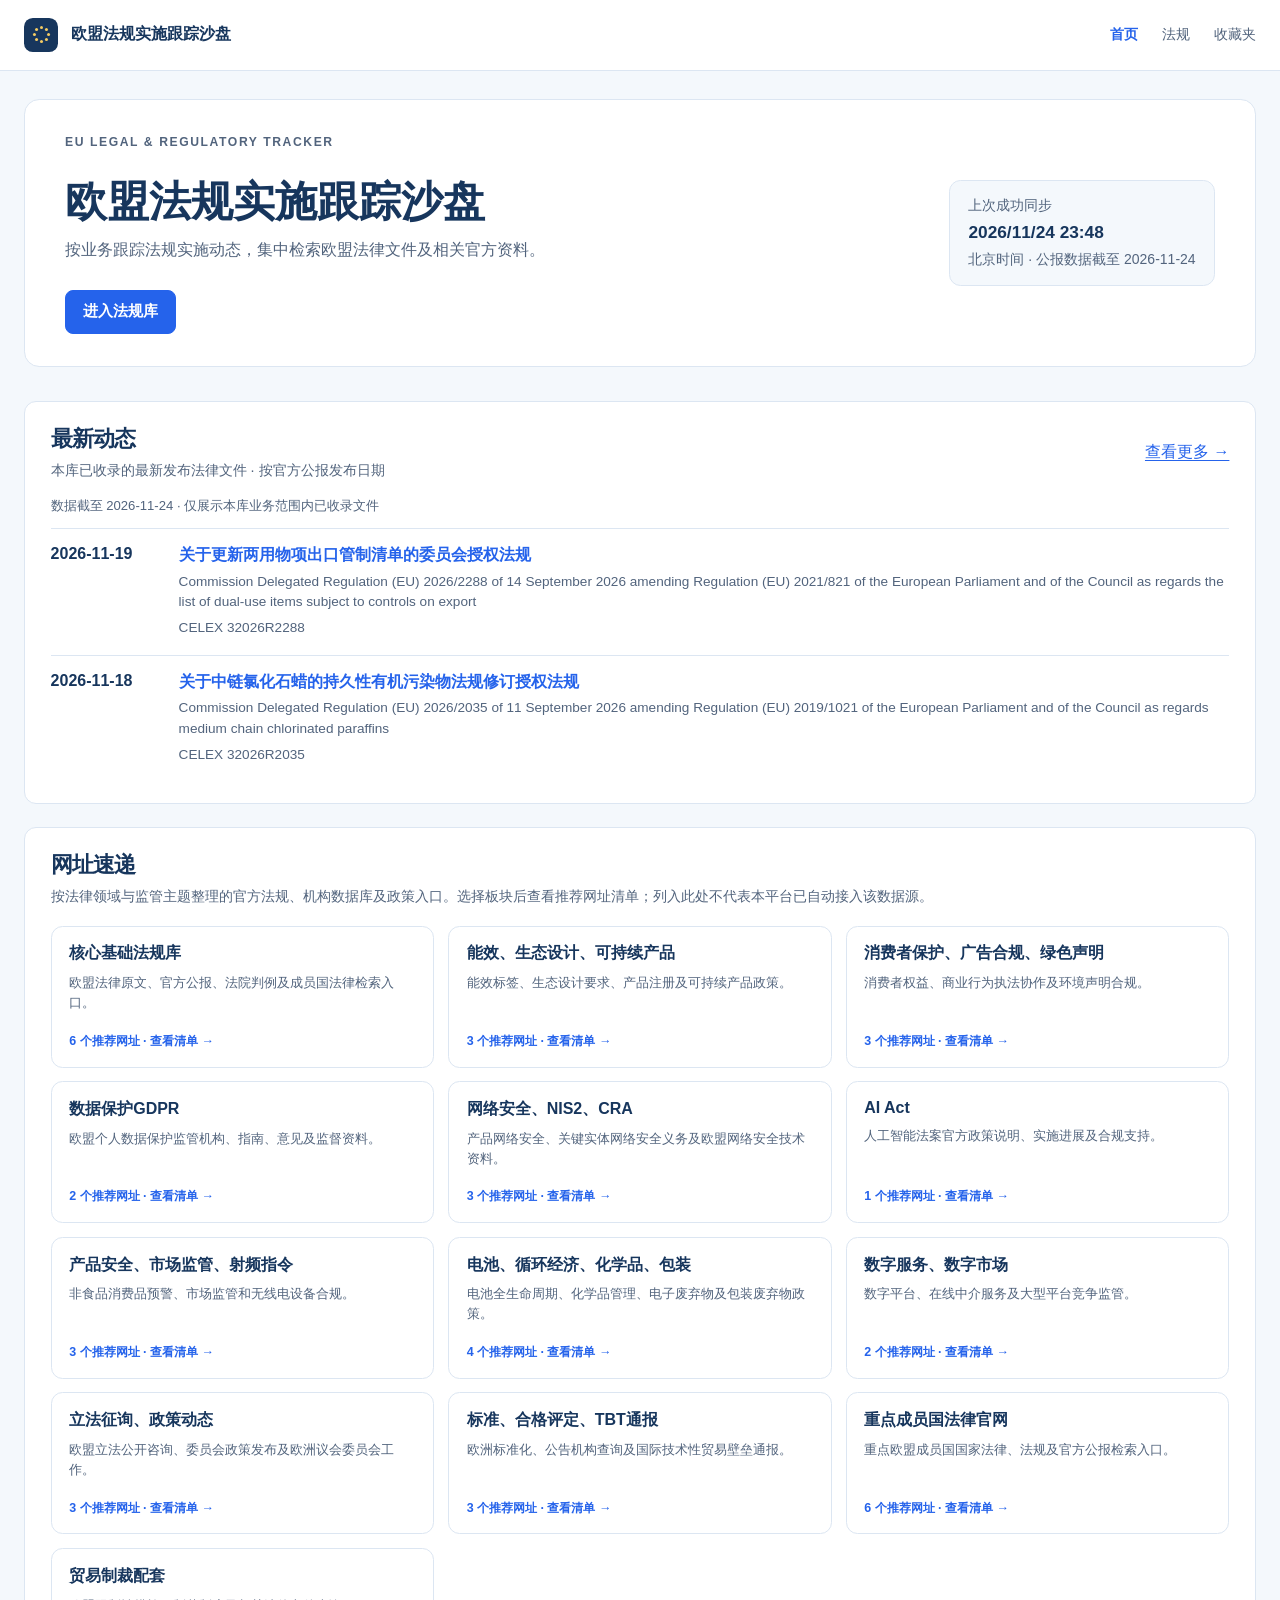
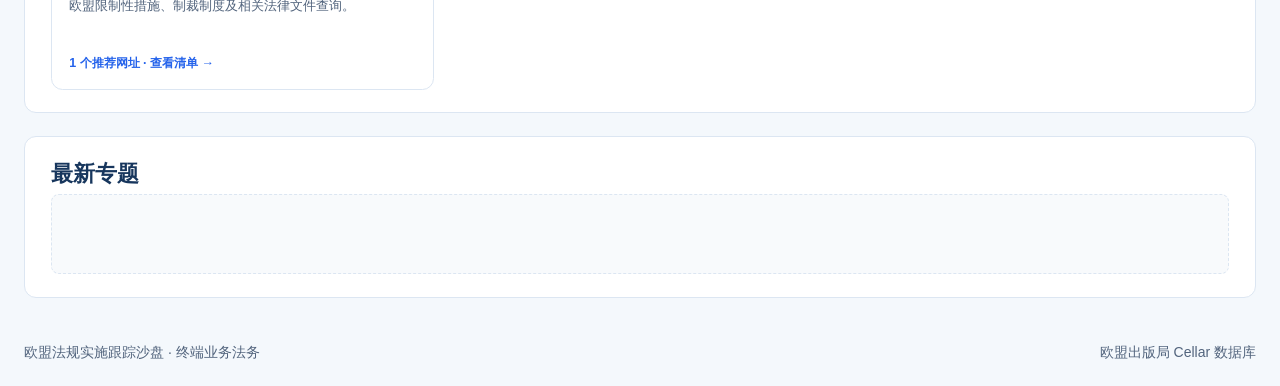
==== site/index.html @ a7eb3778 "调整现行状态筛选选项" ====
<!doctype html>
<html lang="zh-CN">
<head>
  <meta charset="utf-8">
  <meta name="viewport" content="width=device-width, initial-scale=1">
  <meta name="theme-color" content="#F4F8FC">
  <meta name="description" content="按业务部门检索欧盟法规，支持中文名称、官方名称、CELEX编号和关键词搜索。">
  <title>欧盟法规实施跟踪沙盘｜终端业务法务</title>
  <link rel="stylesheet" href="./styles.css">
  <script type="module" src="./app.js"></script>
</head>
<body>
  <a class="skip-link" href="#catalog">跳到法规检索</a>
  <header class="topbar">
    <div class="shell topbar-inner">
      <a class="brand" href="./" aria-label="欧盟法规实施跟踪沙盘首页"><span class="brand-icon" aria-hidden="true"><span></span></span><span>欧盟法规实施跟踪沙盘</span></a>
      <nav class="topbar-links" aria-label="网站导航">
        <a id="nav-home" href="#home" data-view="home">首页</a><a id="nav-laws" href="#laws" data-view="laws">法规</a><a id="nav-favorites" href="#favorites" data-view="favorites">收藏夹</a>
      </nav>
    </div>
  </header>
  <main class="shell">
    <section class="hero" aria-labelledby="page-title">
      
      <div class="hero-intro">
        <p class="eyebrow">EU LEGAL & REGULATORY TRACKER</p>
        <h1 id="page-title">欧盟法规实施跟踪沙盘</h1>
        <p>按业务跟踪法规实施动态，集中检索欧盟法律文件及相关官方资料。</p>
        <button class="primary-button" id="recent-button" type="button">进入法规库</button>
      </div>
      <div class="hero-status">
        <span class="sync-label">上次成功同步</span><time id="sync-time">正在读取</time>
        <span class="sync-note" id="sync-note">数据来源 EUR-Lex / Cellar</span>
      </div>
    </section>
    <div id="home-view" hidden><section class="home-panel" aria-labelledby="latest-title"><div class="section-head"><div><h2 id="latest-title">最新动态</h2><p>本库已收录的最新发布法律文件 · 按官方公报发布日期</p></div><a href="#laws" data-view="laws">查看更多 →</a></div><p id="home-update" class="home-meta" role="status">正在读取法规数据</p><div id="latest-list"></div></section><section class="home-panel" aria-labelledby="links-title">
        <div class="section-head"><div><h2 id="links-title">网址速递</h2><p>按法律领域与监管主题整理的官方法规、机构数据库及政策入口。选择板块后查看推荐网址清单；列入此处不代表本平台已自动接入该数据源。</p></div></div>
        <div id="source-category-grid" class="source-category-grid" aria-label="官方网址分类"></div>
        <section id="source-category-detail" class="source-category-detail" hidden aria-live="polite" aria-labelledby="source-detail-title">
          <button id="source-back" class="source-back" type="button">← 返回网址分类</button>
          <h3 id="source-detail-title"></h3>
          <p id="source-detail-description"></p>
          <ul id="source-recommendations" class="source-recommendations"></ul>
        </section>
      </section><section class="home-panel" aria-labelledby="topics-title"><h2 id="topics-title">最新专题</h2><div class="topic-placeholder"></div></section></div><section class="department-section" id="departments" hidden aria-labelledby="department-title">
      <div class="section-head"><div><h2 id="department-title">业务板块</h2><p>一部法规可以关联多个部门；部门关联用于检索导航，不代替具体适用性判断。</p></div></div>
      <div class="department-grid" id="department-grid"></div>
    </section>
    <section class="catalog" id="catalog" hidden aria-labelledby="catalog-title">
      <div class="section-head">
        <div><h2 id="catalog-title">高级检索</h2><p id="catalog-scope">现有目录覆盖范围以数据源说明为准</p></div>
        <a class="source-link" href="https://eur-lex.europa.eu/" target="_blank" rel="noopener">到 EUR-Lex 核对</a>
      </div>
      <div class="notice" id="notice" role="status" hidden></div><section id="favorites-panel" class="favorites-panel" hidden><p>个人收藏及备注仅保存于当前浏览器，不会共享给其他用户。</p><label>收藏文件夹 <select id="folder-select"><option value="">选择收藏文件夹</option></select></label><button type="button" id="new-folder" class="outline-button">新建文件夹</button></section>
      <form class="filters" id="filters" aria-label="法规筛选">
        <label class="search-box">
          <span class="sr-only">搜索法规中文名称、官方名称、编号或关键词</span><span class="search-icon" aria-hidden="true"></span>
          <input type="search" id="search" autocomplete="off" placeholder="输入法规名称、简称或编号，例如 AI Act、人工智能法案">
        </label>
        <details id="more-filters"><summary>更多检索条件</summary><div class="filter-fields">
<label><span>检索范围</span><select id="search-scope"><option value="metadata">目录元数据（默认）</option><option value="title">中英文名称</option><option value="english">官方英文名称</option><option value="chinese">中文译名</option></select></label>
<label><span>包含任一关键词（OR）</span><input id="any-terms" type="text"></label>
<label><span>精确短语</span><input id="exact-phrase" type="text"></label>
<label><span>排除关键词（NOT）</span><input id="exclude-terms" type="text"></label>
<label><span>中文法规名称</span><input id="zh-name" type="text"></label>
<label><span>官方英文名称</span><input id="en-name" type="text"></label>
<label><span>法规编号</span><input id="act-number" type="text" placeholder="2023/1669"></label>
<label><span>CELEX 编号</span><input id="celex-number" type="text"></label>
<label><span>制定机构（按标题识别）</span><select id="author"><option value="">选择制定机构</option><option value="parliament">欧洲议会与理事会</option><option value="commission">欧盟委员会</option><option value="council">欧盟理事会</option><option value="other">其他</option></select></label>
</div></details><button class="primary-button" type="submit">检索</button>
        <div class="filter-fields">
          <label><span>业务部门</span><select id="department"><option value="">选择业务部门</option></select></label>
          <label><span>法律领域部门</span><select id="cross-topic"><option value="">选择法律领域部门</option></select></label>
          <label><span>效力层级</span><select id="type"><option value="">选择效力层级</option><option value="R">Regulation（条例）</option><option value="L">Directive（指令）</option><option value="D">Decision（决定）</option><option value="delegated">授权法案</option><option value="implementing">实施法案</option><option value="guidance">官方指南（已收录）</option><option value="standards">协调标准引用 / 共同规范文件</option></select></label>
          <label><span>现行状态</span><select id="status"><option value="">选择现行状态</option><option value="pending">尚未生效</option><option value="inactive">已失效</option><option value="active_unknown">现行有效</option><option value="na">不适用</option></select></label>
        </div>
        <div class="filter-actions"><span class="filter-hint">各条件组合使用；检索标题与元数据，不含法规全文。</span><button class="text-button" id="clear-button" type="button">清除筛选</button></div>
      </form>
      <div class="results">
        <div class="results-head"><p id="result-count" aria-live="polite">正在载入法规数据</p><label class="sort-control"><span class="sr-only">排序方式</span><select id="sort"><option value="relevance" selected>业务相关度优先</option><option value="newest">发布日期从新到旧</option><option value="oldest">发布日期从旧到新</option></select></label></div>
        <div class="table-scroll"><table id="result-table" hidden><thead><tr>
          <th scope="col">收藏</th><th scope="col">文件类型</th><th scope="col">中文名称</th><th scope="col">官方英文名称及编号</th><th scope="col">生效日期</th><th scope="col">效力状态</th>
        </tr></thead><tbody id="result-rows"></tbody></table></div>
        <div class="empty" id="empty" hidden><h3 id="empty-title"></h3><p id="empty-detail"></p></div>
        <div class="pagination" id="pagination" aria-label="结果分页" hidden><span id="page-count"></span><div><button class="outline-button" id="previous" type="button">上一页</button><button class="outline-button" id="next" type="button">下一页</button></div></div>
      </div>
    </section>
    <section class="coverage-note" id="coverage-note" aria-label="数据范围说明">
      <strong>数据范围说明</strong>
      <p>本库自动同步 CELLAR 法律文件、部分软法及 C 系列资料。中文不是欧盟官方语言，中文参考译名（含机器翻译）不具有官方法律效力；实施状态按已取得的适用日期判断，指令成员国转化及个别条款仍须核对；请以 EUR-Lex 官方语言文本为准。协调标准引用文件与标准全文不同。指南和标准库尚未完整接入；不自动同步法院判例。</p>
    </section>
    <section class="official-sources" id="official-sources" hidden aria-labelledby="sources-title">
      <div class="section-head"><div><h2 id="sources-title">其他官方资料入口</h2><p>软法、判例、委员会文件及技术标准分开核验；下列链接为官方检索入口，并不代表已全部自动收录。</p></div></div>
      <div class="source-grid" id="source-grid"></div>
    </section>
  <dialog id="record-dialog"><form method="dialog"><button class="outline-button" value="close">关闭</button></form><h2 id="record-name"></h2><p id="record-en"></p><p id="record-depts"></p><label>收藏文件夹 <select id="record-folder"></select></label><label>个人备注<textarea id="record-note" rows="5"></textarea></label><button id="save-note" type="button" class="primary-button">保存收藏及备注</button><p>备注仅当前浏览器可见。</p></dialog></main>
  <footer class="footer shell"><span>欧盟法规实施跟踪沙盘 · 终端业务法务</span><a href="https://op.europa.eu/en/web/cellar" target="_blank" rel="noopener">欧盟出版局 Cellar 数据库</a></footer>
  <noscript>启用 JavaScript 后即可搜索和筛选法规。</noscript>
</body></html>
---- site/styles.css ----
:root {
  color-scheme: light;
  font-family: -apple-system, BlinkMacSystemFont, "Inter", "PingFang SC", "Microsoft YaHei", sans-serif;
  color: #16263e;
  background: #f4f6fa;
  --navy: #0e274d;
  --ink: #16263e;
  --muted: #52647d;
  --line: #dce4ee;
  --blue: #184b98;
  --gold: #f5cc63;
}

* { box-sizing: border-box; }
[hidden] { display: none !important; }
body { margin: 0; min-width: 320px; font-size: 1rem; }
button, input, select { font: inherit; }
button { cursor: pointer; }
button:disabled { cursor: default; }
a { color: var(--blue); text-underline-offset: .19em; }
a:hover { text-decoration: underline; }
:focus-visible { outline: 3px solid #2474dc; outline-offset: 3px; }
.sr-only, .skip-link:not(:focus) {
  position: absolute;
  width: 1px;
  height: 1px;
  padding: 0;
  overflow: hidden;
  clip: rect(0, 0, 0, 0);
  white-space: nowrap;
}
.skip-link:focus { position: absolute; z-index: 5; padding: .8rem; background: white; }
.shell { width: min(100% - 3rem, 76rem); margin-inline: auto; }

.topbar { background: #fff; border-bottom: 1px solid var(--line); }
.topbar-inner, .section-head, .results-head, .filter-actions, .pagination, .footer {
  display: flex;
  justify-content: space-between;
  align-items: center;
  gap: 1rem;
}
.topbar-inner { min-height: 4.35rem; }
.brand, .topbar-links { display: flex; align-items: center; gap: .8rem; }
.brand { color: var(--navy); text-decoration: none; font-weight: 750; white-space: nowrap; }
.brand-icon {
  width: 2.15rem;
  height: 2.15rem;
  border-radius: .55rem;
  background: var(--navy);
  display: grid;
  place-items: center;
}
.brand-icon span {
  display: block;
  width: .18rem;
  height: .18rem;
  border-radius: 100%;
  transform: translateY(-.44rem);
  color: var(--gold);
  background: currentColor;
  box-shadow: .000rem .88rem, .44rem .44rem, -.44rem .44rem,
              .31rem .13rem, -.31rem .13rem, .31rem .75rem, -.31rem .75rem;
}
.topbar-links { gap: 1.5rem; }
.topbar-links a, .footer a { font-size: .875rem; color: var(--muted); text-decoration: none; }
.topbar-links a:hover, .footer a:hover { text-decoration: underline; }

.hero {
  position: relative;
  isolation: isolate;
  overflow: hidden;
  display: flex;
  align-items: flex-end;
  justify-content: space-between;
  gap: 2rem;
  margin: 1.75rem 0 2.1rem;
  padding: 2.75rem 3rem;
  border-radius: .95rem;
  color: #fff;
  background: linear-gradient(110deg, #0d2345 7%, #12315b 68%, #193b64 100%);
}
.hero-orbit {
  position: absolute;
  z-index: -1;
  right: 1.5rem;
  top: -8rem;
  width: 26rem;
  height: 26rem;
  border-radius: 50%;
  border: 1px solid #759ac84a;
  box-shadow: 0 0 0 1.75rem #719bd518, 0 0 0 4rem #719bd515, 0 0 0 6.7rem #719bd50b;
}
.hero-orbit::after {
  content: "";
  position: absolute;
  width: .38rem;
  height: .38rem;
  top: 9rem;
  left: .38rem;
  border-radius: 50%;
  color: var(--gold);
  background: currentColor;
  box-shadow: 1.15rem -2.55rem, .02rem 6.85rem, 1.14rem 9.4rem;
}
.hero h1 {
  font-size: clamp(2.25rem, 4vw, 3.5rem);
  letter-spacing: -.065em;
  margin: 0 0 .7rem;
  line-height: 1.13;
}
.hero p { color: #d9e6f8; margin: 0 0 1.65rem; line-height: 1.65; }
.primary-button {
  background: var(--gold);
  color: #182b45;
  border: 1px solid var(--gold);
  border-radius: .5rem;
  padding: .67rem 1.05rem;
  font-size: .95rem;
  font-weight: 750;
}
.primary-button:hover { background: #ffe197; }
.primary-button:disabled { opacity: .72; }
.hero-status {
  display: flex;
  flex-direction: column;
  gap: .45rem;
  min-width: 13.65rem;
  padding: 1rem 1.15rem;
  border: 1px solid #a3bbda4d;
  background: #10284bcf;
  border-radius: .72rem;
}
.sync-label, .sync-note { color: #d4e1f4; font-size: .875rem; }
.hero-status time { font-size: 1.08rem; font-weight: 720; font-variant-numeric: tabular-nums; }
.catalog { scroll-margin-top: 1rem; }
.section-head { margin-bottom: 1rem; }
.section-head h2 { font-size: 1.6rem; letter-spacing: -.04em; margin: 0 0 .32rem; }
.section-head p { color: var(--muted); font-size: .9rem; margin: 0; line-height: 1.5; }
.source-link { flex-shrink: 0; font-weight: 650; font-size: .875rem; }
.notice { padding: .8rem 1rem; margin-bottom: .9rem; background: #fef6df; color: #6a4a0a; border: 1px solid #eaddae; border-radius: .55rem; line-height: 1.45; }

.filters, .results { background: #fff; border: 1px solid var(--line); border-radius: .75rem; }
.filters { padding: 1.05rem 1.15rem .85rem; margin-bottom: 1.05rem; }
.search-box { display: grid; grid-template-columns: 1.2rem 1fr; align-items: center; position: relative; }
.search-icon { border: 2px solid #506784; display: block; width: .84rem; height: .84rem; position: absolute; left: .95rem; top: .9rem; border-radius: 50%; pointer-events: none; }
.search-icon::after { content: ""; width: .38rem; height: 2px; background: #506784; transform: rotate(45deg); position: absolute; top: .65rem; left: .57rem; }
.search-box input { grid-column: 1 / -1; padding-left: 2.5rem; font-size: 1rem; }
input, select {
  width: 100%;
  min-width: 0;
  min-height: 2.6rem;
  padding: .56rem .7rem;
  border-radius: .45rem;
  border: 1px solid #cbd7e6;
  background-color: #fff;
  color: var(--ink);
}
input::placeholder { color: #5b6b82; opacity: 1; }
select {
  appearance: none;
  padding-right: 1.8rem;
  background-image: linear-gradient(45deg, transparent 50%, #52647d 50%), linear-gradient(135deg, #52647d 50%, transparent 50%);
  background-position: right 1.03rem center, right .72rem center;
  background-size: .33rem .33rem;
  background-repeat: no-repeat;
}
.filter-fields { display: grid; grid-template-columns: 1fr 1.35fr 1fr 1fr 1fr; gap: .7rem; margin: .95rem 0 .8rem; }
.filter-fields label { min-width: 0; display: grid; align-content: start; gap: .34rem; color: var(--muted); font-size: .875rem; }
.filter-fields label > span { font-weight: 650; }
.filter-fields :is(select, input), .sort-control select { font-size: .875rem; }
.quick-filters { display: flex; flex-wrap: wrap; gap: .45rem; }
.chip, .outline-button, .text-button {
  border: 1px solid #cdd8e6;
  background: white;
  color: var(--navy);
  border-radius: .45rem;
  padding: .36rem .67rem;
  font-size: .875rem;
}
.chip { border-radius: 1.5rem; color: var(--muted); }
.chip[aria-pressed="true"], .chip:hover, .outline-button:not(:disabled):hover { background: #e9f1ff; border-color: #a8bde0; color: var(--blue); }
.text-button { border-color: transparent; color: var(--blue); padding-inline: .2rem; white-space: nowrap; }
.text-button:hover { text-decoration: underline; }

.results { overflow: hidden; }
.results-head { padding: .72rem 1.15rem; }
.results-head p { margin: 0; color: var(--muted); font-size: .9rem; }
.sort-control select { min-height: 2.15rem; padding-block: .35rem; }
table { width: 100%; border-collapse: collapse; table-layout: fixed; text-align: left; }
th, td { padding: .86rem .85rem; vertical-align: top; }
th:first-child, td:first-child { padding-left: 1.15rem; width: 6.1rem; }
th:nth-child(3) { width: 12.75rem; }
th:nth-child(4) { width: 8.2rem; }
th:last-child, td:last-child { padding-right: 1.15rem; width: 7.25rem; }
th { background: #edf2f8; color: #405570; font-size: .875rem; font-weight: 700; }
td { border-bottom: 1px solid #e9edf4; line-height: 1.42; }
tr:last-child td { border-bottom: 0; }
tbody tr:hover { background: #f6f9fd; }
.act-title { display: block; overflow-wrap: anywhere; font-size: .96rem; color: #123a74; font-weight: 640; text-decoration: none; }
.celex, .pub-date, .topics, .unspecified { font-size: .875rem; color: var(--muted); }
.celex { display: block; margin-top: .31rem; font-variant-numeric: tabular-nums; }
.pub-date { white-space: nowrap; font-variant-numeric: tabular-nums; }
.tag { display: inline-block; border-radius: .35rem; padding: .16rem .42rem; font-size: .82rem; font-weight: 660; white-space: nowrap; background: #edf1f6; color: #425775; }
.type-R { background: #eaf1ff; color: #184b98; }
.type-L { background: #f0ecfa; color: #5c4395; }
.type-D { background: #ebf1f5; color: #355971; }
.status-active { background: #e7f4ed; color: #185d3a; }
.status-pending { background: #fff0d7; color: #734e0d; }
.empty { text-align: center; padding: 2.6rem 1.25rem; border-top: 1px solid var(--line); }
.empty h3 { margin: 0 0 .45rem; font-size: 1.05rem; }
.empty p { color: var(--muted); margin: 0; line-height: 1.6; }
.pagination { border-top: 1px solid var(--line); padding: .75rem 1.15rem; font-size: .875rem; color: var(--muted); }
.pagination div { display: flex; gap: .45rem; }
.outline-button:disabled { opacity: .46; }
.footer { color: var(--muted); padding-block: 1.5rem; font-size: .875rem; }

@media (max-width: 59rem) {
  .hero { padding: 2.1rem; }
  .filter-fields { grid-template-columns: repeat(3, minmax(0, 1fr)); }
  th:nth-child(3) { width: 8rem; }
}
@media (max-width: 43rem) {
  .shell { width: calc(100% - 1.5rem); }
  .topbar-inner { min-height: 3.7rem; }
  .topbar-links { gap: .75rem; white-space: nowrap; }
  .brand { gap: .5rem; }
  .brand-icon { width: 1.85rem; height: 1.85rem; }
  .hero { flex-direction: column; align-items: stretch; padding: 1.45rem; gap: 1.25rem; margin: 1rem 0 1.45rem; }
  .hero p { margin-bottom: 1.15rem; }
  .hero-status { width: fit-content; }
  .hero-orbit { top: -9.75rem; right: -13rem; }
  .section-head { align-items: baseline; gap: .4rem; }
  .section-head h2 { font-size: 1.35rem; }
  .section-head p { font-size: .81rem; }
  .filters, .results-head, .pagination { padding-inline: .75rem; }
  .filter-fields { grid-template-columns: repeat(2, minmax(0, 1fr)); }
  table, tbody { display: block; }
  thead { position: absolute; width: 1px; height: 1px; overflow: hidden; clip: rect(0, 0, 0, 0); }
  tbody tr { display: grid; grid-template-columns: auto 1fr auto; gap: .38rem .6rem; padding: .8rem .75rem; border-top: 1px solid var(--line); }
  tbody tr td:nth-child(n) { width: auto; border: 0; padding: 0; }
  td:nth-child(1) { grid-row: 1; grid-column: 1; }
  td:nth-child(2) { grid-row: 2; grid-column: 1 / -1; }
  td:nth-child(3) { grid-row: 3; grid-column: 1 / -1; }
  td:nth-child(4) { grid-row: 1; grid-column: 2; }
  td:nth-child(5) { grid-row: 1; grid-column: 3; }
}


/* Business taxonomy and bilingual catalogue */
.eyebrow { margin:0 0 .65rem; color:#b9d0f0; font-size:.76rem; font-weight:750; letter-spacing:.13em; }
.department-section { margin:2.5rem 0 3rem; }
.department-grid { display:grid; grid-template-columns:repeat(3,minmax(0,1fr)); gap:.8rem; margin-top:1.2rem; }
.department-card { display:flex; flex-direction:column; align-items:flex-start; gap:.35rem; min-height:86px; padding:1rem 1.1rem; border:1px solid var(--line); border-radius:14px; background:#fff; color:var(--ink); text-align:left; transition:border-color .15s,transform .15s,box-shadow .15s; }
.department-card:hover { border-color:#8baedb; transform:translateY(-2px); box-shadow:0 8px 24px #17365b12; }
.department-card strong { font-size:.98rem; }
.department-card span { color:var(--muted); font-size:.78rem; }
.crosscutting-wrap { margin-top:1.5rem; }
.crosscutting-wrap h3 { margin:0 0 .7rem; font-size:1rem; }
.crosscutting-list { display:flex; flex-wrap:wrap; gap:.55rem; }
.cross-chip { padding:.48rem .8rem; border:1px solid #cbd8e8; border-radius:999px; background:#eef3fa; color:#23466f; font-size:.82rem; }
.cross-chip:hover { border-color:#7e9fc9; background:#e3edf9; }
.filter-fields { grid-template-columns:repeat(auto-fit,minmax(170px,1fr)); }
.filter-hint { color:var(--muted); font-size:.82rem; align-self:center; }
.table-scroll { width:100%; overflow-x:auto; }
#result-table { min-width:1120px; }
#result-table th,#result-table td { vertical-align:top; }
.title-zh { min-width:190px; max-width:280px; font-weight:650; line-height:1.55; }
.title-en { min-width:300px; max-width:440px; line-height:1.5; }
.title-en .celex { display:block; margin-top:.28rem; white-space:normal; overflow-wrap:anywhere; font-variant-numeric:tabular-nums; }
.topics { min-width:150px; max-width:230px; white-space:normal; line-height:1.5; }
.coverage-note { margin:2rem 0 3rem; padding:1rem 1.2rem; border-left:3px solid #8baedb; background:#edf2f8; border-radius:0 10px 10px 0; color:#344b68; font-size:.88rem; line-height:1.65; }
.coverage-note p { margin:.4rem 0 0; }
@media (max-width:760px) {
  .department-grid { grid-template-columns:repeat(2,minmax(0,1fr)); }
  .department-card { min-height:78px; padding:.8rem; }
}
@media (max-width:440px) {
  .department-grid { grid-template-columns:1fr; }
}


/* Official related-material source directory */
.official-sources { margin:2.5rem 0 3rem; }
.source-grid { display:grid; grid-template-columns:repeat(auto-fit,minmax(240px,1fr)); gap:1rem; margin-top:1.1rem; }
.source-card { position:relative; display:flex; flex-direction:column; gap:.55rem; padding:1.1rem; border:1px solid var(--line); border-radius:14px; background:#fff; }
.source-card h3 { margin:0; font-size:1rem; }
.source-card>p { margin:0; color:var(--muted); font-size:.84rem; line-height:1.55; }
.source-card ul { display:grid; gap:.7rem; margin:.2rem 0 .5rem; padding-left:1.15rem; }
.source-card li { padding-left:.1rem; }
.source-card li a { color:#1e5791; font-weight:650; font-size:.9rem; }
.source-card li p { margin:.18rem 0 0; color:var(--muted); font-size:.8rem; line-height:1.5; }
.source-status { align-self:flex-start; margin-top:auto; padding:.25rem .55rem; border-radius:999px; background:#f1f3f6; color:#5d6878; font-size:.72rem; }


/* Distinguish binding acts from non-legislative and OJ C-series materials */
.tag.material-law { background:#e8f0fb; color:#244d7c; }
.tag.material-soft { background:#f1eafa; color:#68418b; }
.tag.material-ojc { background:#edf1f4; color:#4c5d6b; }

.source-card .source-coverage { padding:.55rem .65rem; border-radius:8px; background:#f5f7fa; color:#4d5d70; font-size:.76rem; }

.date-type { display:block; margin-top:.2rem; color:var(--muted); font-size:.7rem; }

.tag.material-case-law { background:#e9eef8; color:#354e83; }

.case-meta { display:block; margin-top:.2rem; color:var(--muted); font-size:.72rem; line-height:1.45; }

/* V3 enterprise palette and explicit table geometry */
:root{background:#F4F8FC;--navy:#17365D;--ink:#334155;--blue:#2563EB;--line:#DCE6F2}
.shell{width:min(calc(100% - 3rem),90rem)}
.hero{background:#fff;color:var(--navy);border:1px solid var(--line);padding:2rem 2.5rem;align-items:center}
.hero h1{font-size:clamp(1.8rem,3.3vw,2.8rem);letter-spacing:0}
.hero p,.hero .eyebrow,.sync-label,.sync-note{color:var(--muted)}
.hero-status{background:#F4F8FC;border:1px solid var(--line);color:var(--navy)}
.primary-button{background:var(--blue);border-color:var(--blue);color:white}
.primary-button:hover{background:#1d4ed8}
.department-card{text-decoration:none;position:relative;padding-right:2.4rem;border-radius:10px}
.department-card:after{content:"→";position:absolute;right:1rem;top:1rem;color:var(--blue)}
.department-card:hover{text-decoration:none;background:#f8fbff}
#more-filters{margin:.85rem 0;color:var(--navy)}
#more-filters summary{cursor:pointer;font-weight:650}
#result-table{min-width:0;table-layout:fixed;width:100%}
#result-table :is(th,td):nth-child(n){width:auto;min-width:0;max-width:none;white-space:normal;overflow-wrap:anywhere;word-break:normal}
#result-table :is(th,td):nth-child(1){width:6%;padding-inline:.65rem}
#result-table :is(th,td):nth-child(2){width:12%}
#result-table :is(th,td):nth-child(3){width:29%}
#result-table :is(th,td):nth-child(4){width:33%}
#result-table :is(th,td):nth-child(5){width:10%}
#result-table :is(th,td):nth-child(6){width:10%}
#result-table .tag{white-space:normal;overflow-wrap:anywhere;max-width:100%}
.record-detail{display:block;margin-top:.5rem;white-space:normal}
.favorite-star{border:0;background:transparent;color:#2563EB;font-size:1.5rem;line-height:1}
.status-not_applied{background:#e5efff;color:#1e40af}
.status-partial{background:#fff4cc;color:#854d0e}
.status-active_unknown{background:#e7f4ed;color:#185d3a}
.favorites-panel{background:white;border:1px solid var(--line);border-radius:10px;padding:1rem;margin-bottom:1rem}
.favorites-panel select{width:auto;max-width:100%}
#record-dialog{width:min(640px,calc(100% - 2rem));border:1px solid var(--line);border-radius:12px;padding:1.5rem;color:var(--ink);overflow-wrap:anywhere}
#record-dialog::backdrop{background:#17365d66}
#record-dialog label{display:block;margin:1rem 0}
#record-dialog textarea{width:100%;font:inherit;border:1px solid var(--line);padding:.75rem;border-radius:6px}
@media(max-width:760px){
.shell{width:calc(100% - 1.5rem)}
.topbar-inner{flex-wrap:wrap;padding:.8rem 0}
.topbar-links{flex-wrap:wrap;gap:.8rem;white-space:normal}
.brand{white-space:normal}
.hero{flex-direction:column;align-items:stretch;padding:1.3rem}
.hero-status{width:100%}
.filter-fields{grid-template-columns:repeat(2,minmax(0,1fr))}
#result-table,#result-table tbody{display:block;width:100%;min-width:0}
#result-table thead{position:absolute;width:1px;height:1px;overflow:hidden;clip:rect(0,0,0,0)}
#result-table tbody tr{display:grid;grid-template-columns:2rem minmax(0,1fr) minmax(0,1fr);gap:.6rem;padding:1rem}
#result-table tbody tr td:nth-child(n){width:auto;min-width:0;max-width:none;padding:0;border:0;grid-row:auto;grid-column:auto}
#result-table tbody tr td:nth-child(1){grid-row:1;grid-column:1}
#result-table tbody tr td:nth-child(2){grid-row:1;grid-column:2}
#result-table tbody tr td:nth-child(6){grid-row:1;grid-column:3}
#result-table tbody tr td:nth-child(3){grid-row:2;grid-column:1/-1}
#result-table tbody tr td:nth-child(4){grid-row:3;grid-column:1/-1}
#result-table tbody tr td:nth-child(5){grid-row:4;grid-column:1/-1}
#result-table tbody tr td:nth-child(5):before{content:"生效日期：";color:var(--muted)}
}

/* Homepage briefing */
.topbar-links a[aria-current=page]{color:var(--blue);font-weight:750}
.home-panel{padding:1.4rem 1.6rem;background:white;border:1px solid var(--line);border-radius:12px;margin:1rem 0 1.4rem}
.home-panel h2{font-size:1.35rem;color:var(--navy);margin:0 0 .4rem}
.home-meta{font-size:.82rem;color:var(--muted)}
.latest-item{display:grid;grid-template-columns:7rem minmax(0,1fr);gap:1rem;padding:1rem 0;border-top:1px solid var(--line);overflow-wrap:anywhere}
.latest-item time{font-weight:700;color:var(--navy);font-variant-numeric:tabular-nums}
.latest-item a{font-weight:700;text-decoration:none}.latest-item a:hover{text-decoration:underline}
.latest-item p,.latest-item small{color:var(--muted);font-size:.85rem;line-height:1.5;margin:.35rem 0}
.home-links{display:grid;grid-template-columns:repeat(3,minmax(0,1fr));gap:.8rem}
.home-links a{display:block;padding:1rem;border:1px solid var(--line);border-radius:8px;font-weight:650;text-decoration:none;overflow-wrap:anywhere}
.home-links a:hover{background:#F4F8FC}.home-links small{display:block;color:var(--muted);font-weight:400;margin-top:.4rem}
.topic-placeholder{min-height:5rem;border:1px dashed var(--line);border-radius:8px;background:#F8FAFC}
@media(max-width:760px){.home-panel{padding:1rem}.home-links{grid-template-columns:repeat(2,minmax(0,1fr))}.latest-item{grid-template-columns:1fr;gap:.4rem}}

/* Homepage official source directory */
.source-link-group + .source-link-group{margin-top:1.25rem}
.source-link-group h3{margin:0 0 .7rem;color:var(--navy);font-size:.98rem;font-weight:700}

/* Homepage official source directory: category cards and drill-down list */
.source-category-grid { display:grid; grid-template-columns:repeat(3,minmax(0,1fr)); gap:.85rem; margin-top:1.15rem; }
.source-category-card { display:flex; flex-direction:column; align-items:flex-start; gap:.55rem; min-height:142px; padding:1.05rem 1.1rem; border:1px solid var(--line); border-radius:.72rem; background:#fff; color:var(--ink); text-align:left; transition:border-color .15s,transform .15s,box-shadow .15s; }
.source-category-card:hover { border-color:#8baedb; transform:translateY(-2px); box-shadow:0 8px 24px #17365b12; }
.source-category-card strong { color:var(--navy); font-size:1rem; }
.source-category-card span { color:var(--muted); font-size:.84rem; line-height:1.5; }
.source-category-card small { margin-top:auto; color:var(--blue); font-size:.78rem; font-weight:700; }
.source-category-detail { padding:1.15rem 1.25rem; border:1px solid var(--line); border-radius:.75rem; background:#fff; }
.source-back { border:0; background:transparent; color:var(--blue); padding:.2rem 0 .7rem; font-weight:700; cursor:pointer; }
.source-category-detail h3 { margin:.25rem 0 .35rem; color:var(--navy); font-size:1.2rem; }
.source-category-detail > p { margin:0 0 1rem; color:var(--muted); font-size:.88rem; line-height:1.55; }
.source-recommendations { display:grid; grid-template-columns:repeat(2,minmax(0,1fr)); gap:.7rem; padding:0; margin:0; list-style:none; }
.source-recommendation { padding:.85rem .95rem; border:1px solid #e2e9f2; border-radius:.55rem; background:#f9fbfe; min-width:0; }
.source-recommendation-head { display:flex; flex-direction:column; align-items:flex-start; gap:.25rem; }
.source-recommendation-head a { font-weight:700; overflow-wrap:anywhere; }
.source-owner { color:#718096; font-size:.74rem; }
.source-recommendation p { margin:.45rem 0 0; color:var(--muted); font-size:.82rem; line-height:1.5; }
@media (max-width:59rem) { .source-category-grid { grid-template-columns:repeat(2,minmax(0,1fr)); } }
@media (max-width:43rem) { .source-category-grid,.source-recommendations { grid-template-columns:1fr; } .source-category-card { min-height:120px; } }
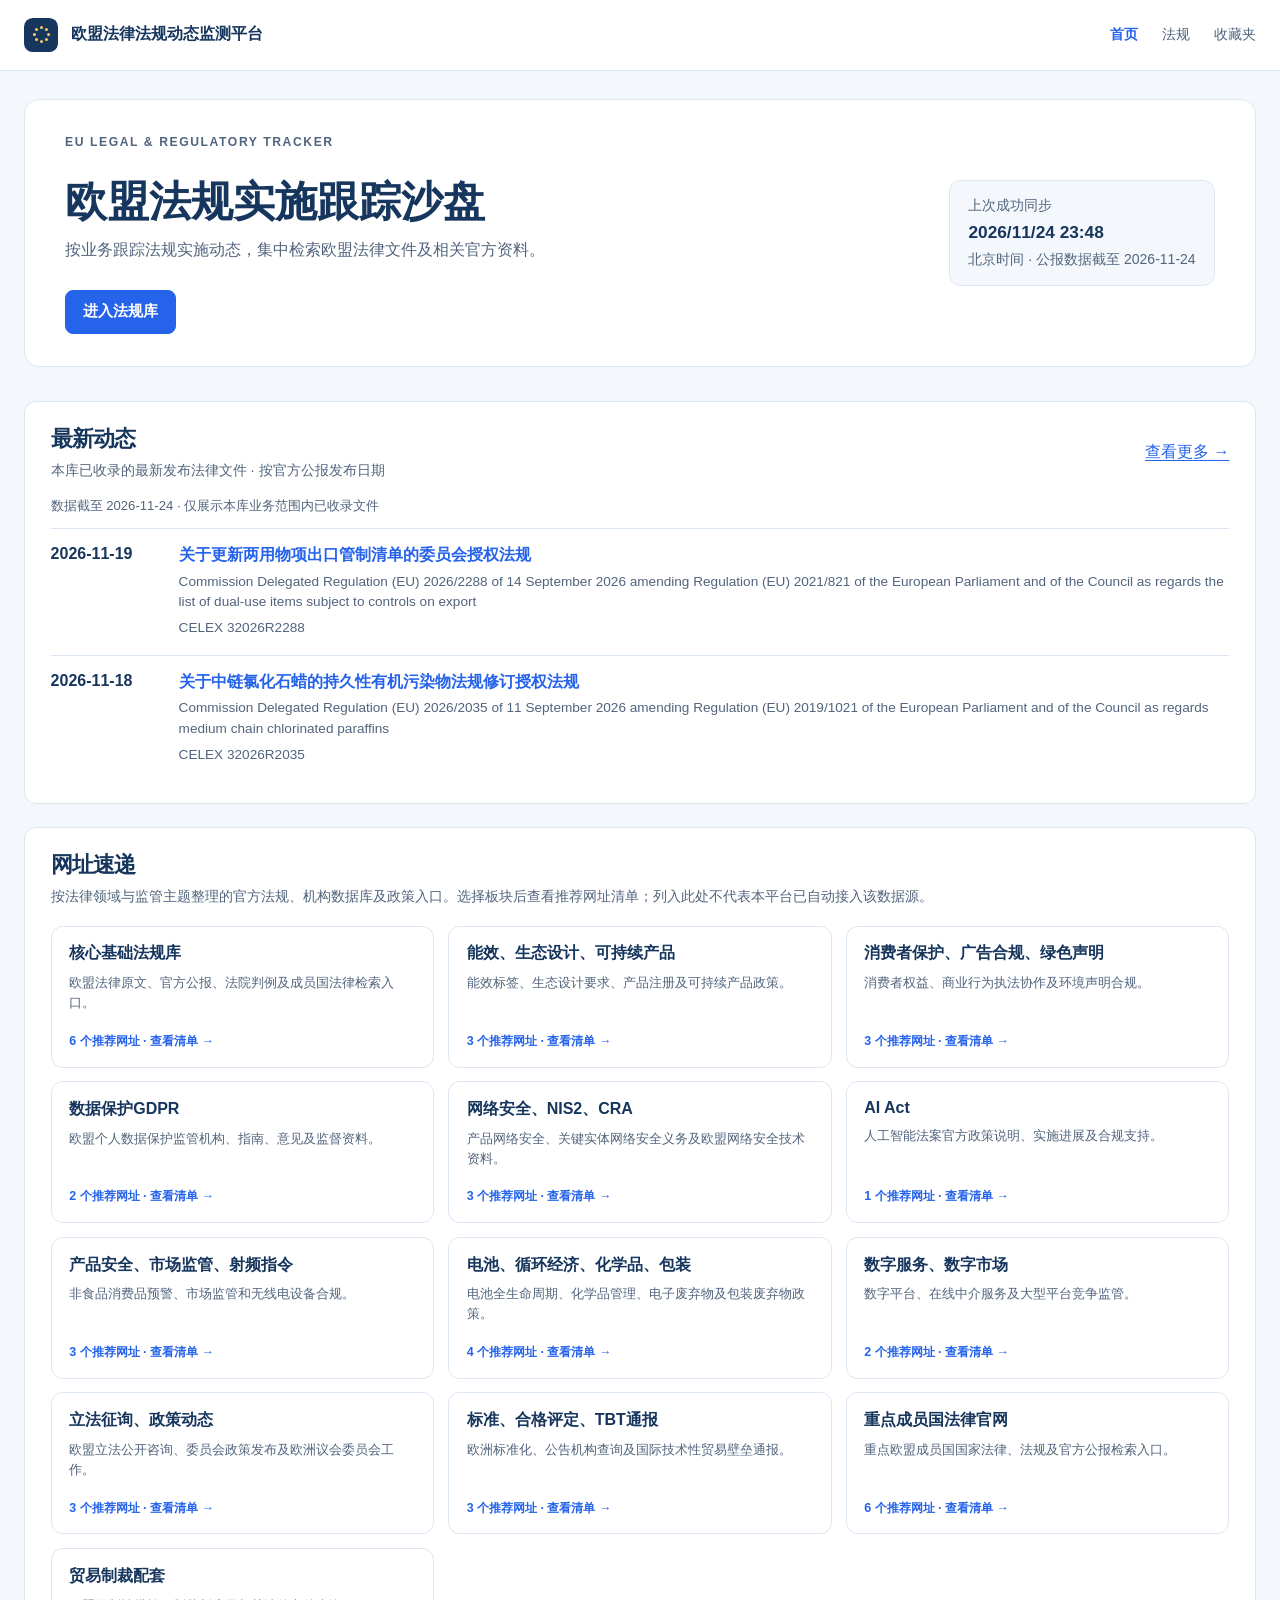
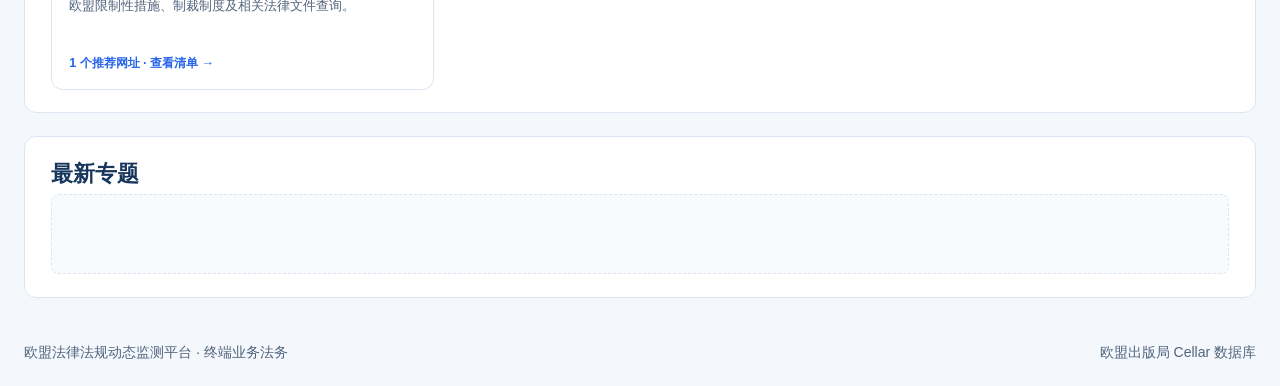
==== commit 340953b9: "Rename site to EU legal monitoring platform" ====
--- a/site/index.html
+++ b/site/index.html
@@ -5,7 +5,7 @@
   <meta name="viewport" content="width=device-width, initial-scale=1">
   <meta name="theme-color" content="#F4F8FC">
   <meta name="description" content="按业务部门检索欧盟法规，支持中文名称、官方名称、CELEX编号和关键词搜索。">
-  <title>欧盟法规实施跟踪沙盘｜终端业务法务</title>
+  <title>欧盟法律法规动态监测平台｜终端业务法务</title>
   <link rel="stylesheet" href="./styles.css">
   <script type="module" src="./app.js"></script>
 </head>
@@ -13,7 +13,7 @@
   <a class="skip-link" href="#catalog">跳到法规检索</a>
   <header class="topbar">
     <div class="shell topbar-inner">
-      <a class="brand" href="./" aria-label="欧盟法规实施跟踪沙盘首页"><span class="brand-icon" aria-hidden="true"><span></span></span><span>欧盟法规实施跟踪沙盘</span></a>
+      <a class="brand" href="./" aria-label="欧盟法律法规动态监测平台首页"><span class="brand-icon" aria-hidden="true"><span></span></span><span>欧盟法律法规动态监测平台</span></a>
       <nav class="topbar-links" aria-label="网站导航">
         <a id="nav-home" href="#home" data-view="home">首页</a><a id="nav-laws" href="#laws" data-view="laws">法规</a><a id="nav-favorites" href="#favorites" data-view="favorites">收藏夹</a>
       </nav>
@@ -24,7 +24,7 @@
       
       <div class="hero-intro">
         <p class="eyebrow">EU LEGAL & REGULATORY TRACKER</p>
-        <h1 id="page-title">欧盟法规实施跟踪沙盘</h1>
+        <h1 id="page-title">欧盟法律法规动态监测平台</h1>
         <p>按业务跟踪法规实施动态，集中检索欧盟法律文件及相关官方资料。</p>
         <button class="primary-button" id="recent-button" type="button">进入法规库</button>
       </div>
@@ -58,7 +58,7 @@
           <input type="search" id="search" autocomplete="off" placeholder="输入法规名称、简称或编号，例如 AI Act、人工智能法案">
         </label>
         <details id="more-filters"><summary>更多检索条件</summary><div class="filter-fields">
-<label><span>检索范围</span><select id="search-scope"><option value="metadata">目录元数据（默认）</option><option value="title">中英文名称</option><option value="english">官方英文名称</option><option value="chinese">中文译名</option></select></label>
+
 <label><span>包含任一关键词（OR）</span><input id="any-terms" type="text"></label>
 <label><span>精确短语</span><input id="exact-phrase" type="text"></label>
 <label><span>排除关键词（NOT）</span><input id="exclude-terms" type="text"></label>
@@ -70,9 +70,9 @@
 </div></details><button class="primary-button" type="submit">检索</button>
         <div class="filter-fields">
           <label><span>业务部门</span><select id="department"><option value="">选择业务部门</option></select></label>
-          <label><span>法律领域部门</span><select id="cross-topic"><option value="">选择法律领域部门</option></select></label>
-          <label><span>效力层级</span><select id="type"><option value="">选择效力层级</option><option value="R">Regulation（条例）</option><option value="L">Directive（指令）</option><option value="D">Decision（决定）</option><option value="delegated">授权法案</option><option value="implementing">实施法案</option><option value="guidance">官方指南（已收录）</option><option value="standards">协调标准引用 / 共同规范文件</option></select></label>
-          <label><span>现行状态</span><select id="status"><option value="">选择现行状态</option><option value="pending">尚未生效</option><option value="inactive">已失效</option><option value="active_unknown">现行有效</option><option value="na">不适用</option></select></label>
+          <label><span>法律领域</span><select id="cross-topic"><option value="">选择法律领域</option></select></label>
+          <label class="act-level-filter"><span>效力层级</span><select id="type" aria-label="Legal act level"><option value="">选择效力层级</option><option value="legislative">Legislative Acts</option><option value="delegated">Delegated Acts</option><option value="implementing">Implementing Acts</option><option value="guidance">Guidance</option><option value="standards">Harmonised Standards / Common Specifications</option></select><select id="type-subtype" aria-label="Act form" hidden disabled><option value="">Select act form</option></select></label>
+          <label><span>现行状态</span><select id="status"><option value="">选择现行状态</option><option value="pending">尚未生效</option><option value="inactive">已失效</option><option value="active_unknown">现行有效</option><option value="na">已发布</option></select></label>
         </div>
         <div class="filter-actions"><span class="filter-hint">各条件组合使用；检索标题与元数据，不含法规全文。</span><button class="text-button" id="clear-button" type="button">清除筛选</button></div>
       </form>
@@ -94,6 +94,6 @@
       <div class="source-grid" id="source-grid"></div>
     </section>
   <dialog id="record-dialog"><form method="dialog"><button class="outline-button" value="close">关闭</button></form><h2 id="record-name"></h2><p id="record-en"></p><p id="record-depts"></p><label>收藏文件夹 <select id="record-folder"></select></label><label>个人备注<textarea id="record-note" rows="5"></textarea></label><button id="save-note" type="button" class="primary-button">保存收藏及备注</button><p>备注仅当前浏览器可见。</p></dialog></main>
-  <footer class="footer shell"><span>欧盟法规实施跟踪沙盘 · 终端业务法务</span><a href="https://op.europa.eu/en/web/cellar" target="_blank" rel="noopener">欧盟出版局 Cellar 数据库</a></footer>
+  <footer class="footer shell"><span>欧盟法律法规动态监测平台 · 终端业务法务</span><a href="https://op.europa.eu/en/web/cellar" target="_blank" rel="noopener">欧盟出版局 Cellar 数据库</a></footer>
   <noscript>启用 JavaScript 后即可搜索和筛选法规。</noscript>
 </body></html>
--- a/site/styles.css
+++ b/site/styles.css
@@ -141,33 +141,43 @@
 
 .filters, .results { background: #fff; border: 1px solid var(--line); border-radius: .75rem; }
 .filters { padding: 1.05rem 1.15rem .85rem; margin-bottom: 1.05rem; }
-.search-box { display: grid; grid-template-columns: 1.2rem 1fr; align-items: center; position: relative; }
-.search-icon { border: 2px solid #506784; display: block; width: .84rem; height: .84rem; position: absolute; left: .95rem; top: .9rem; border-radius: 50%; pointer-events: none; }
-.search-icon::after { content: ""; width: .38rem; height: 2px; background: #506784; transform: rotate(45deg); position: absolute; top: .65rem; left: .57rem; }
-.search-box input { grid-column: 1 / -1; padding-left: 2.5rem; font-size: 1rem; }
+.search-row { display:grid; grid-template-columns:minmax(0,1fr) auto; align-items:end; gap:.8rem; }
+.search-box { min-width:0; display:grid; gap:.34rem; color:var(--muted); font-size:.875rem; font-weight:650; }
+.field-caption { line-height:1.25; }
+.search-control { display:block; position:relative; min-width:0; }
+.search-icon { border:2px solid #506784; display:block; width:.84rem; height:.84rem; position:absolute; left:1rem; top:50%; transform:translateY(-50%); border-radius:50%; pointer-events:none; }
+.search-icon::after { content:""; width:.38rem; height:2px; background:#506784; transform:rotate(45deg); position:absolute; top:.65rem; left:.57rem; }
+.search-box input { padding-left:2.55rem; font-size:.95rem; }
 input, select {
-  width: 100%;
-  min-width: 0;
-  min-height: 2.6rem;
-  padding: .56rem .7rem;
-  border-radius: .45rem;
-  border: 1px solid #cbd7e6;
-  background-color: #fff;
-  color: var(--ink);
-}
-input::placeholder { color: #5b6b82; opacity: 1; }
+  width:100%;
+  min-width:0;
+  height:2.65rem;
+  min-height:2.65rem;
+  padding:.55rem .75rem;
+  border-radius:.5rem;
+  border:1px solid #cbd7e6;
+  background-color:#fff;
+  color:var(--ink);
+  font:inherit;
+  font-size:.9rem;
+}
+input::placeholder { color:#5b6b82; opacity:1; }
+input:focus, select:focus { border-color:#7b9bc8; }
 select {
-  appearance: none;
-  padding-right: 1.8rem;
-  background-image: linear-gradient(45deg, transparent 50%, #52647d 50%), linear-gradient(135deg, #52647d 50%, transparent 50%);
-  background-position: right 1.03rem center, right .72rem center;
-  background-size: .33rem .33rem;
-  background-repeat: no-repeat;
-}
-.filter-fields { display: grid; grid-template-columns: 1fr 1.35fr 1fr 1fr 1fr; gap: .7rem; margin: .95rem 0 .8rem; }
-.filter-fields label { min-width: 0; display: grid; align-content: start; gap: .34rem; color: var(--muted); font-size: .875rem; }
-.filter-fields label > span { font-weight: 650; }
-.filter-fields :is(select, input), .sort-control select { font-size: .875rem; }
+  appearance:none;
+  padding-right:1.8rem;
+  background-image:linear-gradient(45deg,transparent 50%,#52647d 50%),linear-gradient(135deg,#52647d 50%,transparent 50%);
+  background-position:right 1.03rem center,right .72rem center;
+  background-size:.33rem .33rem;
+  background-repeat:no-repeat;
+}
+.search-submit { height:2.65rem; min-height:2.65rem; min-width:5.2rem; }
+.filter-fields { display:grid; grid-template-columns:repeat(4,minmax(0,1fr)); gap:.85rem; margin:.95rem 0 .8rem; }
+.filter-fields label { min-width:0; display:grid; align-content:start; gap:.38rem; color:var(--muted); font-size:.875rem; }
+.filter-fields label > span { min-height:1.25rem; display:flex; align-items:flex-end; font-weight:650; }
+.filter-fields :is(select,input), .sort-control select { font-size:.9rem; }
+.primary-filters { margin-top:1rem; }
+.advanced-fields { margin-top:.8rem; }
 .quick-filters { display: flex; flex-wrap: wrap; gap: .45rem; }
 .chip, .outline-button, .text-button {
   border: 1px solid #cdd8e6;
@@ -259,7 +269,7 @@
 .crosscutting-list { display:flex; flex-wrap:wrap; gap:.55rem; }
 .cross-chip { padding:.48rem .8rem; border:1px solid #cbd8e8; border-radius:999px; background:#eef3fa; color:#23466f; font-size:.82rem; }
 .cross-chip:hover { border-color:#7e9fc9; background:#e3edf9; }
-.filter-fields { grid-template-columns:repeat(auto-fit,minmax(170px,1fr)); }
+.filter-fields { grid-template-columns:repeat(4,minmax(0,1fr)); }
 .filter-hint { color:var(--muted); font-size:.82rem; align-self:center; }
 .table-scroll { width:100%; overflow-x:auto; }
 #result-table { min-width:1120px; }
@@ -317,8 +327,10 @@
 .department-card{text-decoration:none;position:relative;padding-right:2.4rem;border-radius:10px}
 .department-card:after{content:"→";position:absolute;right:1rem;top:1rem;color:var(--blue)}
 .department-card:hover{text-decoration:none;background:#f8fbff}
-#more-filters{margin:.85rem 0;color:var(--navy)}
-#more-filters summary{cursor:pointer;font-weight:650}
+#more-filters{margin:.9rem 0;color:var(--navy);border-top:1px solid var(--line);padding-top:.8rem}
+#more-filters summary{cursor:pointer;font-weight:700;list-style-position:inside}
+.search-row .primary-button{align-self:end}
+.status-material{background:#f0f3f8;color:#405570}
 #result-table{min-width:0;table-layout:fixed;width:100%}
 #result-table :is(th,td):nth-child(n){width:auto;min-width:0;max-width:none;white-space:normal;overflow-wrap:anywhere;word-break:normal}
 #result-table :is(th,td):nth-child(1){width:6%;padding-inline:.65rem}
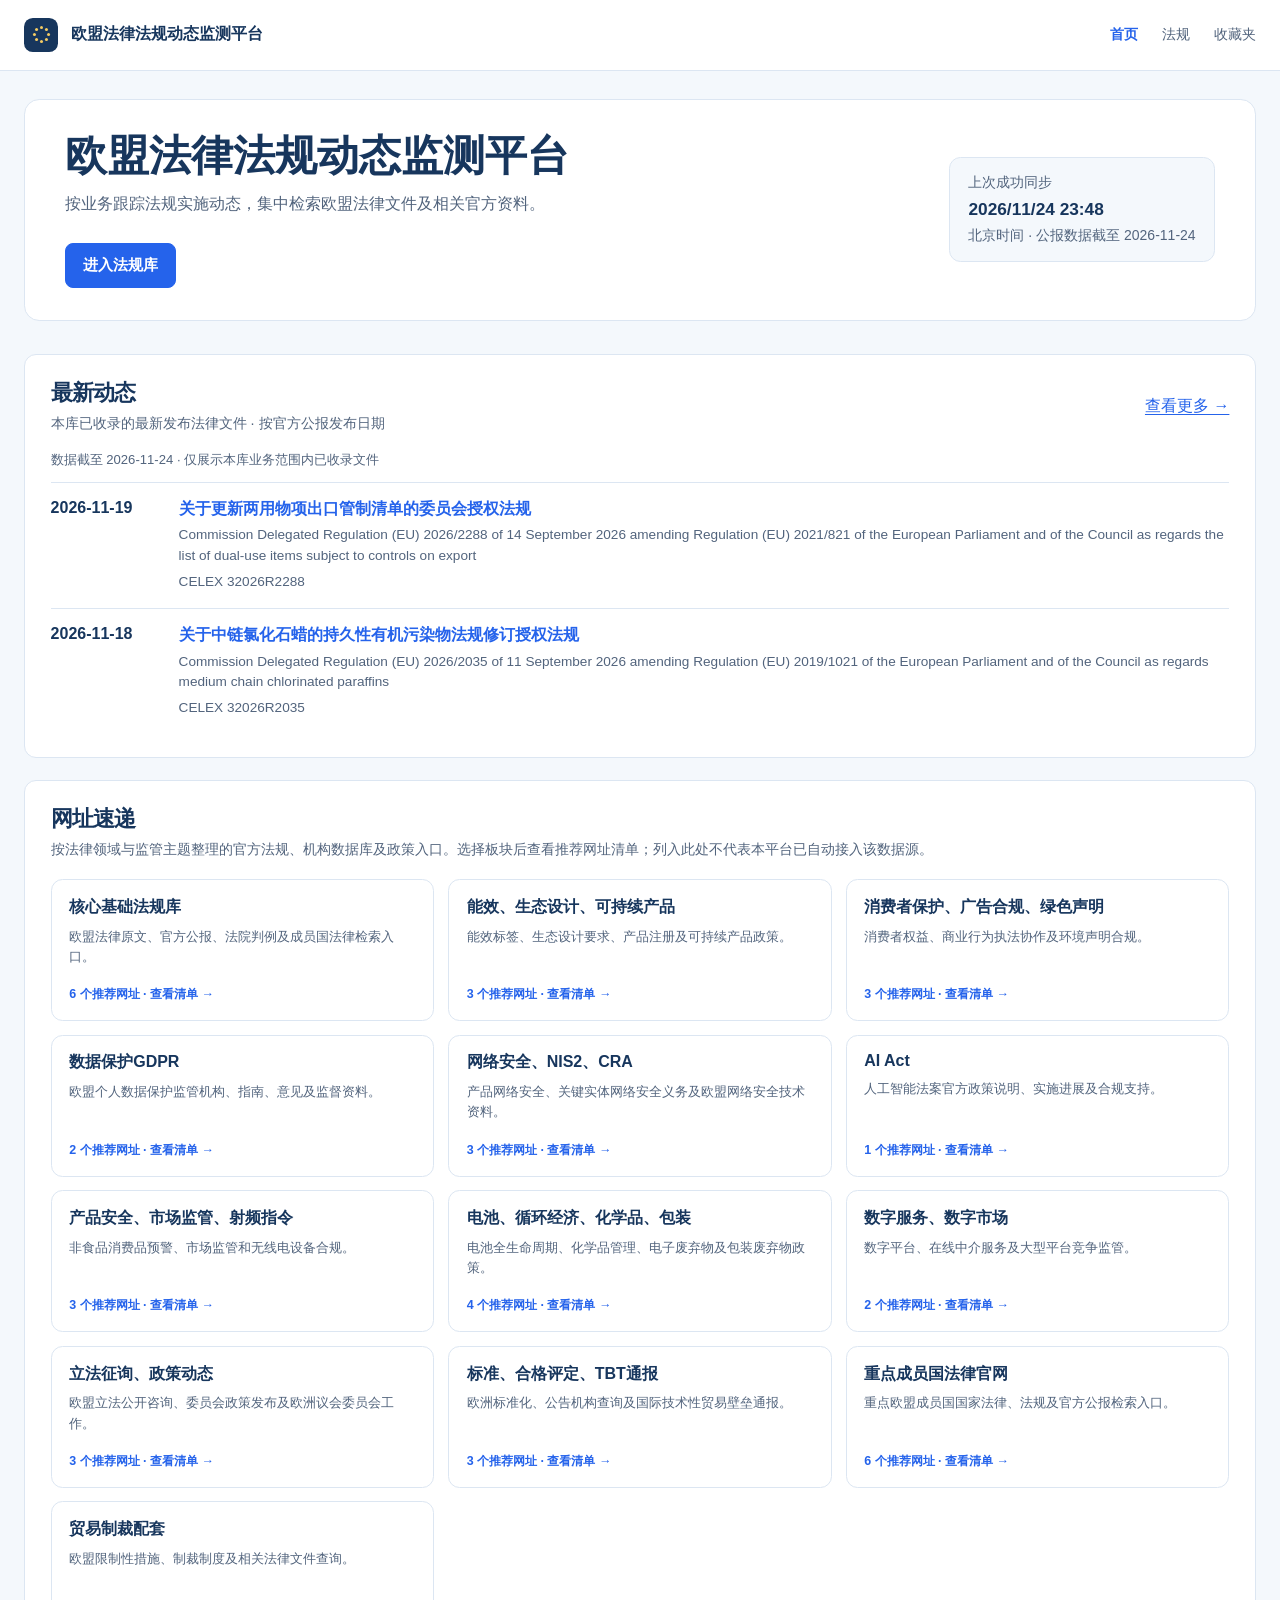
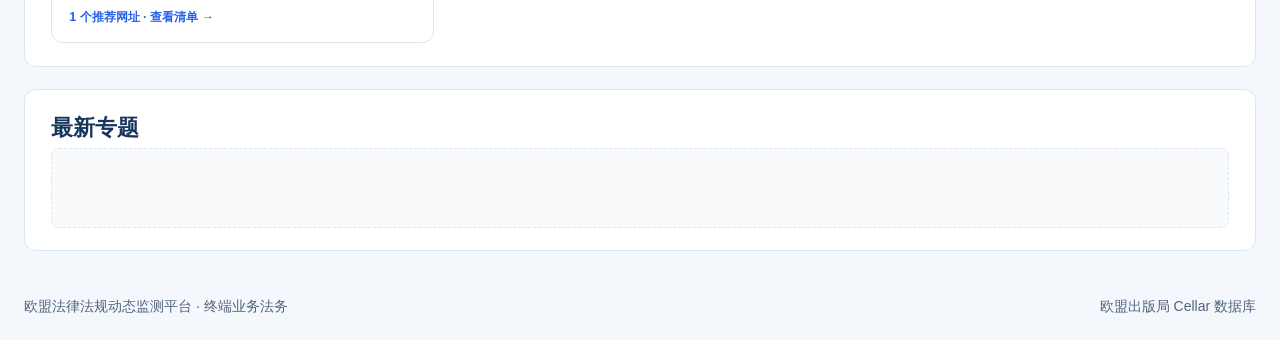
==== commit e5987812: "Synchronize site title and remove English heading" ====
--- a/site/index.html
+++ b/site/index.html
@@ -23,7 +23,7 @@
     <section class="hero" aria-labelledby="page-title">
       
       <div class="hero-intro">
-        <p class="eyebrow">EU LEGAL & REGULATORY TRACKER</p>
+        
         <h1 id="page-title">欧盟法律法规动态监测平台</h1>
         <p>按业务跟踪法规实施动态，集中检索欧盟法律文件及相关官方资料。</p>
         <button class="primary-button" id="recent-button" type="button">进入法规库</button>
